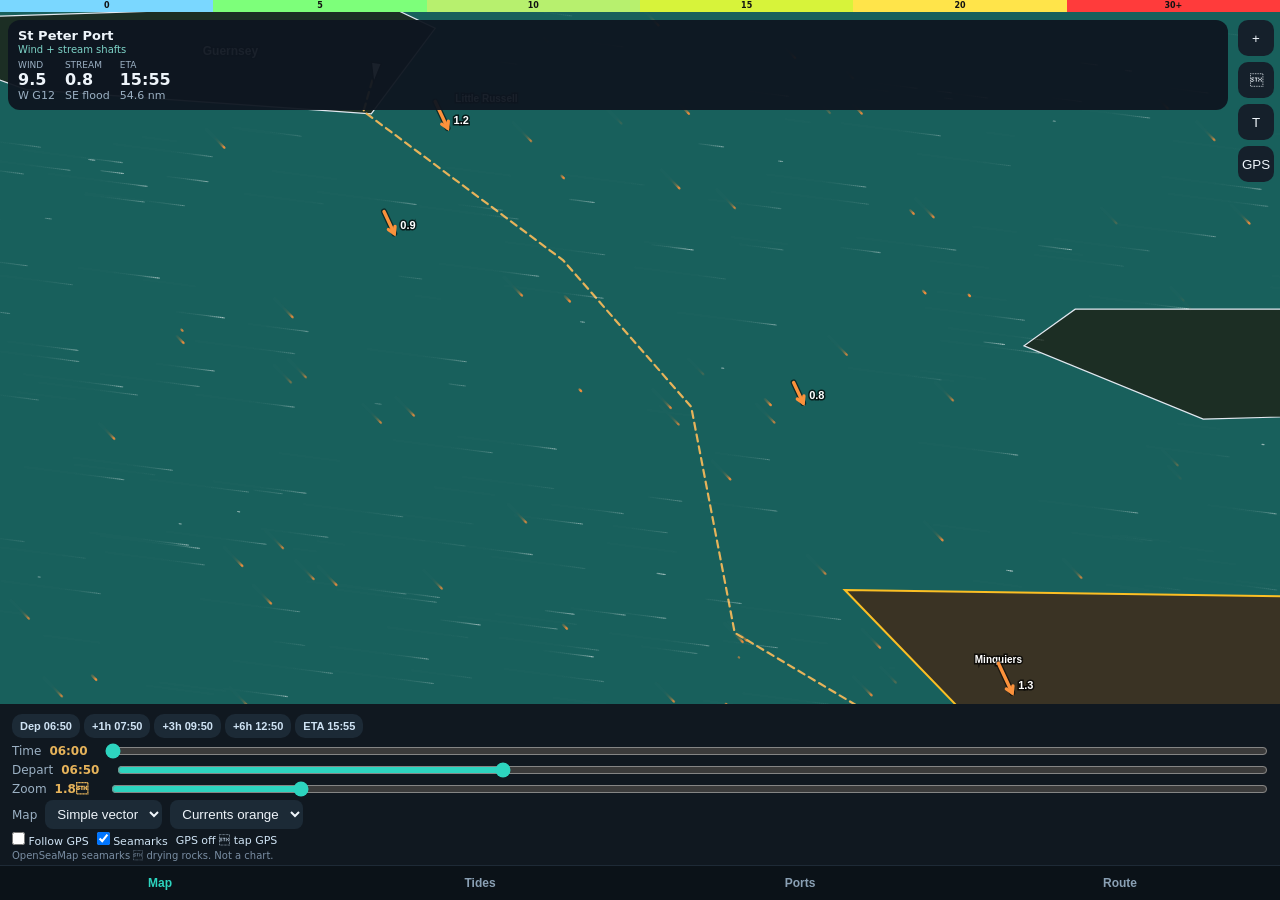
==== capture-map.html @ d9367730 "Replace bare Leaflet map shell with full UI + OpenSeaMap seamarks" ====
<!DOCTYPE html>
<html lang="en"><head>
<meta charset="utf-8"/>
<meta name="viewport" content="width=device-width,initial-scale=1,viewport-fit=cover"/>
<title>iMagellan</title>
<meta name="theme-color" content="#0a4a58"/>
<style>
*{box-sizing:border-box;margin:0;padding:0}
html,body{height:100%;background:#071018;color:#eef4fa;font-family:system-ui,sans-serif;overflow:hidden}
#app{display:flex;flex-direction:column;height:100dvh}
#scale{flex:0 0 12px;display:flex;font-size:8px;font-weight:800;color:#111}
#scale span{flex:1;text-align:center;line-height:12px}
#mapwrap{flex:1;position:relative;background:#0a4a58;touch-action:none}
#mapwrap canvas{position:absolute;inset:0;width:100%;height:100%}
#fg{pointer-events:none}
#card{position:absolute;top:8px;left:8px;right:52px;background:#0e1620f2;border-radius:12px;padding:8px 10px;z-index:3}
#card .who{font-size:13px;font-weight:800}
#card .src{font-size:10px;color:#7dd3c7;margin:1px 0 5px}
#card .row{display:flex;gap:10px;flex-wrap:wrap}
#card .k{font-size:9px;color:#9bb0c3;text-transform:uppercase}
#card .v{font-size:16px;font-weight:800}
#card .sub{font-size:11px;color:#9bb0c3}
#tools{position:absolute;top:8px;right:6px;z-index:3;display:flex;flex-direction:column;gap:6px}
#tools button{width:36px;height:36px;border:0;border-radius:10px;background:#15202b;color:#eef4fa}
#hud{background:#101820;padding:8px 12px 4px}
.hours{display:flex;gap:4px;overflow:auto;padding:2px 0}
.hours button{background:#1c2a36;color:#cfe3f4;border:0;border-radius:10px;padding:6px 8px;font-size:11px;font-weight:700;white-space:nowrap}
.ctrl{display:flex;align-items:center;gap:8px;margin:3px 0;font-size:12px;color:#9bb0c3}
.ctrl b{color:#e6b35a;min-width:48px}
.ctrl select,.field input,.field select{background:#1c2a36;color:#eef4fa;border:0;border-radius:8px;padding:6px 8px}
input[type=range]{flex:1;accent-color:#2dd4bf}
.chips{display:flex;gap:8px;align-items:center;flex-wrap:wrap;font-size:11px;color:#cfe3f4}
.note{font-size:10px;color:#7a8ea3;margin-top:2px}
#nav{display:flex;background:#0b1218;border-top:1px solid #1e2a36}
#nav button{flex:1;background:none;border:0;color:#8aa0b4;padding:10px 0 calc(10px + env(safe-area-inset-bottom));font-weight:800;font-size:12px}
#nav button.on{color:#2dd4bf}
.page{display:none;flex:1;overflow:auto;padding:14px 14px calc(20px + env(safe-area-inset-bottom));background:#0b1218}
.page.on{display:block}
.page h2{font-size:16px;margin:12px 0 6px}
.page p{font-size:13px;color:#cfe3f4;line-height:1.45;margin:4px 0}
.kv{display:grid;grid-template-columns:1fr 1fr;gap:8px;margin:8px 0}
.kv div{background:#15202b;border-radius:10px;padding:8px}
.kv b{display:block;font-size:11px;color:#9bb0c3}
canvas.tg{width:100%;height:200px;background:#101820;border-radius:10px;margin:8px 0}
canvas.wg{width:100%;height:168px;background:#101820;border-radius:10px;margin:8px 0}
.ok{color:#34d399}.no{color:#fb7185}
.field{display:flex;flex-direction:column;gap:4px;margin:8px 0;font-size:12px;color:#9bb0c3}
.field input,.field select,.field textarea{width:100%}.field textarea{min-height:64px;resize:vertical;font:inherit;background:#1c2a36;color:#eef4fa;border:0;border-radius:8px;padding:6px 8px}
.checks{display:flex;flex-direction:column;gap:6px;margin:8px 0;font-size:13px;color:#cfe3f4}
.go{background:#115e59;color:#fff;border:0;border-radius:10px;padding:10px 12px;font-weight:800;width:100%;margin:8px 0}
</style></head>
<body>
<div id="app">
<div id="view-map" style="display:flex;flex-direction:column;flex:1;min-height:0">
<div id="scale"><span style="background:#7ad7ff">0</span><span style="background:#7dff7a">5</span><span style="background:#b7f06e">10</span><span style="background:#d7f33a">15</span><span style="background:#ffe44a">20</span><span style="background:#ff3b3b">30+</span></div>
<div id="mapwrap">
<canvas id="bg"></canvas><canvas id="fg"></canvas>
<div id="card">
<div class="who" id="who">St Peter Port</div>
<div class="src" id="src">Wind + stream shafts</div>
<div class="row">
<div><div class="k">Wind</div><div class="v" id="wv">10</div><div class="sub" id="wg">W</div></div>
<div><div class="k">Stream</div><div class="v" id="sv">1.2</div><div class="sub" id="sd">flood</div></div>
<div><div class="k">ETA</div><div class="v" id="eta">16:30</div><div class="sub" id="left">nm</div></div>
</div></div>
<div id="tools"><button id="zi">+</button><button id="zo"></button><button id="now">T</button><button id="gps">GPS</button></div>
</div>
<div id="hud">
<div class="hours" id="hours"></div>
<div class="ctrl"><span>Time</span><b id="tlab">--</b><input id="t" type="range" min="360" max="1140" value="745"/></div>
<div class="ctrl"><span>Depart</span><b id="dlab">06:50</b><input id="dep" type="range" min="360" max="510" value="410"/></div>
<div class="ctrl"><span>Zoom</span><b id="zlab">1.8</b><input id="z" type="range" min="10" max="60" value="18"/></div>
<div class="ctrl"><span>Map</span>
<select id="style"><option value="vector">Simple vector</option><option value="streets">Street tiles</option><option value="sat">Satellite</option></select>
<select id="ccol"><option value="orange">Currents orange</option><option value="teal">Teal / pink</option><option value="blue">Blue</option></select>
</div>
<div class="chips"><label><input type="checkbox" id="follow"/> Follow GPS</label>
<label><input type="checkbox" id="seams" checked/> Seamarks</label>
<span id="gpsstat">GPS off  tap GPS</span></div>
<div class="note">OpenSeaMap seamarks  drying rocks. Not a chart.</div>
</div></div>
<div id="view-tides" class="page">
<h2>Tides at <span id="tideClock">--</span></h2>
<p id="tideHint">Teal = SPP. Orange = St-Malo. Scale metres CD. Gold = time. Markers = journey.</p>
<canvas class="tg" id="tg"></canvas>
<div id="tgTip" style="font-size:11px;color:#e6b35a;min-height:16px">Tap graph for a reading</div>
<div class="kv">
<div><b>St Peter Port</b><span id="sppNow">--</span></div>
<div><b>St-Malo / Sablons</b><span id="malNow">--</span></div>
<div><b>Next SPP</b><span id="sppNext">--</span></div>
<div><b>Next St-Malo</b><span id="malNext">--</span></div>
</div>
</div>
<div id="view-ports" class="page">
<h2>Windows at <span id="portClock">--</span></h2>
<canvas class="wg" id="win"></canvas>
<div class="kv">
<div><b>Sablons sill +2.0 m</b><span id="sill">--</span></div>
<div><b>Victoria ~HW  3 h</b><span id="vic">--</span></div>
<div><b>Naye lock (info)</b><span id="lock">--</span></div>
<div><b>Stream</b><span id="portStr">--</span></div>
</div>
<p>Green = open. Gold = Time. White = ETA. Briefing only.</p>
</div>
<div id="view-routes" class="page">
<h2>Ask for a route</h2>
<div class="field">Prompt<textarea id="rprompt" rows="3" placeholder="SPP to Sablons west about leaving 07:00">SPP to Sablons west about leaving 06:40</textarea></div>
<button class="go" id="rparse">Build from prompt</button>
<p id="rparseOut" class="note">Names, side of Jersey/Minquiers, and a leave time are read from the sentence.</p>
<h2>Or build it</h2>
<div class="field">Name<input id="rname" value="SPP to Sablons"/></div>
<div class="field">From<select id="rfrom"></select></div>
<div class="field">To<select id="rto"></select></div>
<div class="checks">
<label><input type="checkbox" id="vRuss" checked/> Little Russell</label>
<label><input type="checkbox" id="vWJer" checked/> West of Jersey</label>
<label><input type="checkbox" id="vWMin" checked/> West of Minquiers</label>
<label><input type="checkbox" id="vEJer"/> East of Jersey</label>
</div>
<button class="go" id="rapply">Use this route</button>
<p id="rsum">Default: St Peter Port  Les Sablons west of Jersey and Minquiers.</p>
</div>
<div id="nav">
<button class="on" data-p="map">Map</button>
<button data-p="tides">Tides</button>
<button data-p="ports">Ports</button>
<button data-p="routes">Route</button>
</div>
</div>
<script>
(function(){
const LON0=-2.78,LON1=-1.88,LAT0=48.54,LAT1=49.56;
const LAND=[
[[-2.67,49.50],[-2.52,49.51],[-2.50,49.49],[-2.525,49.42],[-2.66,49.44],[-2.70,49.47]],
[[-2.25,49.26],[-2.01,49.26],[-2.02,49.18],[-2.20,49.17],[-2.27,49.23]],
[[-2.34,49.03],[-2.00,49.02],[-1.98,48.90],[-2.28,48.90]]
];
const HAZ=[[-2.28,48.97,"Minquiers"],[-2.12,49.29,"Écréhous"],[-2.48,49.43,"Little Russell"]];
const STN=[[-2.50,49.43,1.4],[-2.52,49.34,1.1],[-2.36,49.20,1.0],[-2.28,48.97,1.6],[-2.12,48.74,1.2],[-2.04,48.66,0.8]];
const PORTS={spp:{n:"St Peter Port",p:[-2.5233,49.4567]},sark:{n:"Sark",p:[-2.35,49.43]},helier:{n:"St Helier",p:[-2.12,49.18]},sablons:{n:"Les Sablons",p:[-2.0285,48.6407]},granville:{n:"Granville",p:[-1.60,48.835]},carteret:{n:"Carteret",p:[-1.80,49.375]}};
let WPS=[[-2.5233,49.4567],[-2.528,49.422],[-2.45,49.30],[-2.40,49.18],[-2.383,48.995],[-2.267,48.85],[-2.08,48.72],[-2.032,48.68],[-2.0285,48.6407]];
let FROMN="St Peter Port", TON="Les Sablons", CUM=[0], TOTAL=0;
function nmBetween(a,b){return Math.hypot((b[1]-a[1])*60,(b[0]-a[0])*60*Math.cos((a[1]+b[1])*Math.PI/360));}
function cogBetween(a,b){return (Math.atan2(b[0]-a[0], b[1]-a[1])*180/Math.PI+360)%360;}
function rebuildTrack(){ CUM=[0]; for(let i=1;i<WPS.length;i++) CUM.push(CUM[i-1]+nmBetween(WPS[i-1],WPS[i])); TOTAL=CUM[CUM.length-1]; }
rebuildTrack();
function posAt(nm){nm=Math.max(0,Math.min(TOTAL,nm)); let i=0; while(i<CUM.length-2 && CUM[i+1]<nm) i++; const t=CUM[i+1]===CUM[i]?0:(nm-CUM[i])/(CUM[i+1]-CUM[i]); return {lon:WPS[i][0]+t*(WPS[i+1][0]-WPS[i][0]), lat:WPS[i][1]+t*(WPS[i+1][1]-WPS[i][1]), cog:cogBetween(WPS[i],WPS[i+1])};}
function placeAt(nm){ if(nm<2) return FROMN; if(nm>TOTAL-2) return TON; return "On passage"; }
const SNAP=[{min:360,tws:9.5,twd:285,gust:12,hs:1.46},{min:480,tws:10.2,twd:270,gust:13,hs:1.45},{min:610,tws:11,twd:268,gust:14,hs:1.44},{min:720,tws:12.7,twd:249,gust:15.6,hs:1.42},{min:780,tws:16.2,twd:260,gust:20,hs:1.4},{min:840,tws:16.8,twd:245,gust:20.8,hs:1.38},{min:900,tws:17.9,twd:250,gust:21.9,hs:1.36},{min:1020,tws:19.2,twd:265,gust:23.8,hs:1.32}];
const COLS={orange:{f:"251,146,60",e:"234,88,12",s:"253,186,116"},teal:{f:"45,212,191",e:"251,113,133",s:"148,163,184"},blue:{f:"56,189,248",e:"37,99,235",s:"147,197,253"}};
const SPP=[[304,3.4],[670,7.3],[1045,3.6],[1407,6.9],[1775,4.0],[2150,6.7]];
const MAL=[[366,1.14],[698,6.8],[1100,1.55],[1436,6.11],[1761,1.94],[1936,5.95]];
let LIVE=null,GPS=null,watch=null,TABLE=null,TABDEP=-1,tileCache={},mapStyle="vector";
const wrap=d=>((d%360)+360)%360;
function cardDir(d){const n=["N","NE","E","SE","S","SW","W","NW"];return n[Math.round(wrap(d)/45)%8];}
function hhmm(m){m=((m%1440)+1440)%1440;return String(Math.floor(m/60)).padStart(2,"0")+":"+String(Math.round(m%60)).padStart(2,"0");}
function nowMin(){const d=new Date();return d.getHours()*60+d.getMinutes();}
function inLand(lo,la){return(lo>-2.68&&lo<-2.50&&la>49.42&&la<49.51)||(lo>-2.25&&lo<-2.02&&la>49.17&&la<49.26)||(lo>-2.32&&lo<-1.98&&la>48.90&&la<49.03)||la<48.64;}
function spawn(){let lo,la,n=0;do{lo=LON0+Math.random()*(LON1-LON0);la=LAT0+Math.random()*(LAT1-LAT0);n++;}while(inLand(lo,la)&&n<40);return{lon:lo,lat:la,age:Math.random()*80};}
function stateAt(min){min=((+min%1440)+1440)%1440;const src=LIVE||SNAP; let i=0; while(i<src.length-2 && src[i+1].min<min) i++; const A=src[i],B=src[i+1]||A,t=(min-A.min)/Math.max(1,(B.min||A.min+60)-A.min); const lerp=(a,b)=>a+(b-a)*t; return {tws:lerp(A.tws,B.tws), twd:wrap(A.twd+(((B.twd-A.twd+540)%360)-180)*t), gust:lerp(A.gust||A.tws+3,B.gust||B.tws+3), hs:lerp(A.hs,B.hs)};}
function streamAt(min){if(window.__smocAt){var u=window.__smocAt(min);if(u)return u;}
  const hw=670, half=6.21*60;
  const signed=1.65*Math.sin(Math.PI*(min-hw)/half);
  const kn=Math.abs(signed);
  const flood=signed<0;
  return {kn:kn, signed:signed, dir:flood?155:335, phase:kn<0.28?"slack":(flood?"flood":"ebb")};
}
function bsp(tws){ if(tws<6)return 3.2; if(tws<10)return 4.8; if(tws<14)return 5.9; if(tws<18)return 6.5; return 6.0; }
function sogAt(min,cog){const st=stateAt(min), s=streamAt(min); return {sog:Math.max(2.3, bsp(st.tws)+s.signed*Math.cos((155-cog)*Math.PI/180)), st:st, s:s};}
function buildTable(dep){const rows=[{min:dep,nm:0}]; let nm=0; for(let m=dep;m<dep+16*60 && nm<TOTAL;m+=5){const p=posAt(nm); nm=Math.min(TOTAL, nm+sogAt(m,p.cog).sog*(5/60)); rows.push({min:m+5,nm:nm});} return rows;}
function nmAt(min,dep){if(!TABLE||TABDEP!==dep){TABLE=buildTable(dep);TABDEP=dep;} if(min<=dep)return 0; let i=0; while(i<TABLE.length-2 && TABLE[i+1].min<min) i++; const A=TABLE[i],B=TABLE[i+1]||A,t=(min-A.min)/Math.max(1,(B.min-A.min)||1); return A.nm+(B.nm-A.nm)*t;}
function etaMin(dep){if(!TABLE||TABDEP!==dep){TABLE=buildTable(dep);TABDEP=dep;} const hit=TABLE.find(function(r){return r.nm>=TOTAL-0.05;}); return hit?hit.min:dep+16*60;}
function tideAt(series,min){let i=0; while(i<series.length-2 && series[i+1][0]<min) i++; const A=series[i],B=series[i+1]||A,t=(min-A[0])/Math.max(1,B[0]-A[0]),u=0.5-0.5*Math.cos(Math.PI*Math.max(0,Math.min(1,t))); return A[1]+(B[1]-A[1])*u;}
function nextExt(series,min){for(let i=0;i<series.length;i++) if(series[i][0]>min) return ((i%2===1)?"HW ":"LW ")+hhmm(series[i][0])+"  "+series[i][1].toFixed(1)+" m"; return "";}
function nearestHW(series,min){let best=series[1],d=1e9; series.forEach(function(p,i){if(i%2===1){const x=Math.abs(p[0]-min); if(x<d){d=x;best=p;}}}); return best;}
function wash(kn){ if(kn<10)return"rgba(125,255,122,0.12)"; if(kn<16)return"rgba(183,240,110,0.12)"; return"rgba(215,243,58,0.10)"; }
const bg=document.getElementById("bg"), fg=document.getElementById("fg"), wrapEl=document.getElementById("mapwrap");
const bctx=bg.getContext("2d"), fctx=fg.getContext("2d");
const cam={z:1.8,lon:-2.42,lat:49.22}; let W=300,H=300,dirty=true; window.__cam=cam; Object.defineProperty(window,'__dirty',{get(){return dirty;},set(v){dirty=v;}});
const P=[],C=[]; for(let i=0;i<360;i++) P.push(spawn()); for(let i=0;i<160;i++) C.push(spawn());
function resize(){const r=wrapEl.getBoundingClientRect(),dpr=Math.min(1.5,devicePixelRatio||1); W=Math.max(160,r.width|0); H=Math.max(180,r.height|0); [bg,fg].forEach(function(c){c.width=W*dpr;c.height=H*dpr;c.style.width=W+"px";c.style.height=H+"px";c.getContext("2d").setTransform(dpr,0,0,dpr,0,0);}); dirty=true;}
const X=function(lo){const s=(LON1-LON0)/cam.z; return (lo-(cam.lon-s/2))/s*W;};
const Y=function(la){const s=(LAT1-LAT0)/cam.z; return (cam.lat+s/2-la)/s*H;};
function lon2x(lon,z){return (lon+180)/360*Math.pow(2,z);}
function lat2y(lat,z){const r=lat*Math.PI/180; return (1-Math.log(Math.tan(r)+1/Math.cos(r))/Math.PI)/2*Math.pow(2,z);}
function tileUrl(z,x,y){
  if(mapStyle==="sat") return "https://server.arcgisonline.com/ArcGIS/rest/services/World_Imagery/MapServer/tile/"+z+"/"+y+"/"+x;
  return "https://server.arcgisonline.com/ArcGIS/rest/services/World_Street_Map/MapServer/tile/"+z+"/"+y+"/"+x;
}
function drawTiles(){
  const z=Math.max(8, Math.min(13, Math.round(8+cam.z*1.6)));
  const x0=lon2x(cam.lon-(LON1-LON0)/(2*cam.z), z), x1=lon2x(cam.lon+(LON1-LON0)/(2*cam.z), z);
  const y0=lat2y(cam.lat+(LAT1-LAT0)/(2*cam.z), z), y1=lat2y(cam.lat-(LAT1-LAT0)/(2*cam.z), z);
  for(let x=Math.floor(x0)-1; x<=Math.floor(x1)+1; x++){
    for(let y=Math.floor(y0)-1; y<=Math.floor(y1)+1; y++){
      const key=mapStyle+"/"+z+"/"+x+"/"+y; let im=tileCache[key];
      if(!im){ im=new Image(); im.crossOrigin="anonymous"; im.onload=function(){dirty=true;}; im.src=tileUrl(z,x,y); tileCache[key]=im; }
      if(!im.complete||!im.naturalWidth) continue;
      const west=x/Math.pow(2,z)*360-180, east=(x+1)/Math.pow(2,z)*360-180;
      const n=Math.PI-2*Math.PI*y/Math.pow(2,z), s=Math.PI-2*Math.PI*(y+1)/Math.pow(2,z);
      const north=180/Math.PI*Math.atan(0.5*(Math.exp(n)-Math.exp(-n)));
      const south=180/Math.PI*Math.atan(0.5*(Math.exp(s)-Math.exp(-s)));
      bctx.drawImage(im, X(west), Y(north), X(east)-X(west), Y(south)-Y(north));
    }
  }
}
function halo(txt,x,y){ bctx.strokeStyle="rgba(0,0,0,0.7)"; bctx.lineWidth=3; bctx.strokeText(txt,x,y); bctx.fillStyle="#fff"; bctx.fillText(txt,x,y); }
function drawLand(){
  LAND.forEach(function(p,i){
    bctx.beginPath(); p.forEach(function(q,k){k?bctx.lineTo(X(q[0]),Y(q[1])):bctx.moveTo(X(q[0]),Y(q[1]));}); bctx.closePath();
    if(mapStyle==="vector"){ bctx.fillStyle=i===2?"#3a3324":"#1c2e24"; bctx.fill(); bctx.strokeStyle=i===2?"#fbbf24":"#e2e8f0"; bctx.lineWidth=i===2?2:1.2; bctx.stroke(); }
    else if(i===2){ bctx.fillStyle="rgba(255,180,60,0.18)"; bctx.fill(); bctx.strokeStyle="#fbbf24"; bctx.lineWidth=2; bctx.stroke(); }
  });
}
function drawShafts(s){
  if(s.kn<0.16) return;
  const col=COLS[document.getElementById("ccol").value]||COLS.orange;
  const use=s.phase==="flood"?col.f:(s.phase==="ebb"?col.e:col.s);
  STN.forEach(function(st){
    var loc=window.__smocStn?window.__smocStn(st[0],st[1],s):null;const kn=(loc?loc.kn:s.kn*st[2]), rad=(loc?loc.dir:s.dir)*Math.PI/180, len=6+kn*20;
    const x=X(st[0]), y=Y(st[1]);
    const x2=x+Math.sin(rad)*len, y2=y-Math.cos(rad)*len;
    bctx.strokeStyle="rgba(0,0,0,0.55)"; bctx.lineWidth=6; bctx.lineCap="round";
    bctx.beginPath(); bctx.moveTo(x,y); bctx.lineTo(x2,y2); bctx.stroke();
    bctx.strokeStyle="rgb("+use+")"; bctx.lineWidth=3.4;
    bctx.beginPath(); bctx.moveTo(x,y); bctx.lineTo(x2,y2); bctx.stroke();
    const hx=x2+Math.sin(rad+2.6)*7, hy=y2-Math.cos(rad+2.6)*7, hx2=x2+Math.sin(rad-2.6)*7, hy2=y2-Math.cos(rad-2.6)*7;
    bctx.beginPath(); bctx.moveTo(hx,hy); bctx.lineTo(x2,y2); bctx.lineTo(hx2,hy2); bctx.stroke();
    bctx.font="bold 11px sans-serif"; bctx.textAlign="left"; halo(kn.toFixed(1), x2+6, y2-4);
  });
}

function drawSeamarks(){
  const z=Math.max(9, Math.min(13, Math.round(8+cam.z*1.6)));
  const x0=lon2x(cam.lon-(LON1-LON0)/(2*cam.z), z), x1=lon2x(cam.lon+(LON1-LON0)/(2*cam.z), z);
  const y0=lat2y(cam.lat+(LAT1-LAT0)/(2*cam.z), z), y1=lat2y(cam.lat-(LAT1-LAT0)/(2*cam.z), z);
  for(let x=Math.floor(x0)-1; x<=Math.floor(x1)+1; x++){
    for(let y=Math.floor(y0)-1; y<=Math.floor(y1)+1; y++){
      const key="sea/"+z+"/"+x+"/"+y; let im=tileCache[key];
      if(!im){ im=new Image(); im.crossOrigin="anonymous"; im.onload=function(){dirty=true;}; im.src="https://tiles.openseamap.org/seamark/"+z+"/"+x+"/"+y+".png"; tileCache[key]=im; }
      if(!im.complete||!im.naturalWidth) continue;
      const west=x/Math.pow(2,z)*360-180, east=(x+1)/Math.pow(2,z)*360-180;
      const n=Math.PI-2*Math.PI*y/Math.pow(2,z), s=Math.PI-2*Math.PI*(y+1)/Math.pow(2,z);
      const north=180/Math.PI*Math.atan(0.5*(Math.exp(n)-Math.exp(-n)));
      const south=180/Math.PI*Math.atan(0.5*(Math.exp(s)-Math.exp(-s)));
      bctx.drawImage(im, X(west), Y(north), X(east)-X(west), Y(south)-Y(north));
    }
  }
}
function paintBg(st,boat,s){
  bctx.fillStyle="#0a4a58"; bctx.fillRect(0,0,W,H);
  if(mapStyle!=="vector") drawTiles(); else { bctx.fillStyle=wash(st.tws); bctx.fillRect(0,0,W,H); }
  if(document.getElementById("seams") && document.getElementById("seams").checked) drawSeamarks();
  drawLand();
  bctx.font="bold 12px sans-serif"; bctx.textAlign="center";
  [["Guernsey",-2.58,49.468],["Jersey",-2.12,49.215],["Sablons",-2.02,48.655]].forEach(function(a){halo(a[0],X(a[1]),Y(a[2]));});
  HAZ.forEach(function(h){ bctx.font="bold 10px sans-serif"; halo(h[2], X(h[0]), Y(h[1])); });
  drawShafts(s);
  bctx.setLineDash([7,5]); bctx.strokeStyle="#e6b35a"; bctx.lineWidth=2.2; bctx.beginPath();
  WPS.forEach(function(p,i){i?bctx.lineTo(X(p[0]),Y(p[1])):bctx.moveTo(X(p[0]),Y(p[1]));}); bctx.stroke(); bctx.setLineDash([]);
  const bx=X(boat.lon), by=Y(boat.lat), rad=boat.cog*Math.PI/180;
  bctx.fillStyle="#fff"; bctx.strokeStyle="#111"; bctx.lineWidth=1.4;
  bctx.beginPath(); bctx.moveTo(bx+Math.sin(rad)*14, by-Math.cos(rad)*14); bctx.lineTo(bx+Math.sin(rad+2.45)*8, by-Math.cos(rad+2.45)*8); bctx.lineTo(bx+Math.sin(rad-2.45)*8, by-Math.cos(rad-2.45)*8); bctx.closePath(); bctx.fill(); bctx.stroke();
  if(GPS){const gx=X(GPS.lon), gy=Y(GPS.lat); bctx.strokeStyle="#67e8f9"; bctx.lineWidth=2; bctx.beginPath(); bctx.arc(gx,gy,10,0,6.28); bctx.stroke(); bctx.fillStyle="#67e8f9"; bctx.beginPath(); bctx.arc(gx,gy,3,0,6.28); bctx.fill();}
}
function dropFollow(){const f=document.getElementById("follow"); if(f.checked){f.checked=false; document.getElementById("gpsstat").textContent=GPS?("fix parked  "+GPS.lat.toFixed(3)+"N"):"Follow off"; }}
function snapFollow(){ if(!GPS) return; cam.lon=GPS.lon; cam.lat=GPS.lat; document.getElementById("t").value=nowMin(); dirty=true; }
function paintWindows(min,eta){
  const c=document.getElementById("win"); if(!c) return;
  const dpr=Math.min(2,devicePixelRatio||1), w=c.clientWidth||320, h=c.clientHeight||168;
  c.width=w*dpr; c.height=h*dpr; const ctx=c.getContext("2d"); ctx.setTransform(dpr,0,0,dpr,0,0);
  ctx.fillStyle="#101820"; ctx.fillRect(0,0,w,h);
  const t0=300, t1=1440, rows=[["Sablons",function(m){return tideAt(MAL,m)>=2.0;},"#34d399"],["Victoria",function(m){return Math.abs(m-nearestHW(SPP,m)[0])<=180;},"#38bdf8"],["Lock in",function(m){const d=m-nearestHW(MAL,m)[0]; return d>=-150&&d<=90;},"#c084fc"]];
  rows.forEach(function(r,i){
    const y=10+i*50; ctx.fillStyle="#9bb0c3"; ctx.font="11px sans-serif"; ctx.fillText(r[0],6,y+8);
    ctx.fillStyle="#1c2a36"; ctx.fillRect(70,y,w-80,22);
    ctx.fillStyle=r[2];
    for(let m=t0;m<t1;m+=8){ if(r[1](m)) ctx.fillRect(70+(m-t0)/(t1-t0)*(w-80), y, 3, 22); }
    const mark=function(mm,col){const x=70+(mm-t0)/(t1-t0)*(w-80); ctx.strokeStyle=col; ctx.beginPath(); ctx.moveTo(x,y-2); ctx.lineTo(x,y+24); ctx.stroke();};
    mark(min,"#e6b35a"); mark(eta,"#fff");
  });
  ctx.fillStyle="#9bb0c3"; ctx.font="10px sans-serif"; [360,720,1080,1440].forEach(function(m){ctx.fillText(hhmm(m), 62+(m-t0)/(t1-t0)*(w-80), h-4);});
}
function paintPages(min,eta){
  const hs=tideAt(SPP,min), hm=tideAt(MAL,min), s=streamAt(min);
  document.getElementById("tideClock").textContent=hhmm(min);
  document.getElementById("portClock").textContent=hhmm(min);
  document.getElementById("sppNow").textContent=hs.toFixed(1)+" m CD";
  document.getElementById("malNow").textContent=hm.toFixed(1)+" m CD";
  document.getElementById("sppNext").textContent=nextExt(SPP,min);
  document.getElementById("malNext").textContent=nextExt(MAL,min);
  document.getElementById("sill").innerHTML=(hm>=2?"<span class='ok'>above sill</span>":"<span class='no'>at / below sill</span>")+"  "+hm.toFixed(1)+" m";
  const hw=nearestHW(SPP,min);
  document.getElementById("vic").innerHTML=(Math.abs(min-hw[0])<=180?"<span class='ok'>inside</span>":"<span class='no'>outside</span>")+"  HW "+hhmm(hw[0]);
  const mhw=nearestHW(MAL,min), md=min-mhw[0];
  document.getElementById("lock").innerHTML=((md>=-150&&md<=90)?"in":"no in")+" / "+((md>=-120&&md<=120)?"out":"no out")+"  HW "+hhmm(mhw[0]);
  document.getElementById("portStr").textContent=s.kn.toFixed(1)+" kn "+cardDir(s.dir)+" "+s.phase;
  const c=document.getElementById("tg"), dpr=Math.min(2,devicePixelRatio||1), w=c.clientWidth||320, h=c.clientHeight||200;
  c.width=w*dpr; c.height=h*dpr; const ctx=c.getContext("2d"); ctx.setTransform(dpr,0,0,dpr,0,0);
  ctx.fillStyle="#101820"; ctx.fillRect(0,0,w,h);
  const padL=28, padR=8, padT=14, padB=20, hi=10, span=2160;
  ctx.strokeStyle="#1e2a36"; ctx.fillStyle="#9bb0c3"; ctx.font="10px sans-serif"; ctx.textAlign="left";
  for(let m=0;m<=hi;m+=2){ const y=padT+(1-m/hi)*(h-padT-padB); ctx.beginPath(); ctx.moveTo(padL,y); ctx.lineTo(w-padR,y); ctx.stroke(); ctx.fillText(m+" m", 2, y+3); }
  // sill
  const ys=padT+(1-2/hi)*(h-padT-padB); ctx.strokeStyle="rgba(237,107,69,.55)"; ctx.setLineDash([4,3]); ctx.beginPath(); ctx.moveTo(padL,ys); ctx.lineTo(w-padR,ys); ctx.stroke(); ctx.setLineDash([]);
  function draw(series,col){ ctx.strokeStyle=col; ctx.lineWidth=2; ctx.beginPath(); series.forEach(function(p,i){const x=padL+p[0]/span*(w-padL-padR), y=padT+(1-p[1]/hi)*(h-padT-padB); i?ctx.lineTo(x,y):ctx.moveTo(x,y);}); ctx.stroke(); }
  draw(SPP,"#7dd3c7"); draw(MAL,"#fb923c");
  const dep=+document.getElementById("dep").value;
  [["Leave  Russell",dep,"#c4ec56"],["Minquiers",dep+180,"#e6b35a"],["Arrive  Sablons",eta,"#fb923c"]].forEach(function(mk){
    const x=padL+Math.max(0,Math.min(span,mk[1]))/span*(w-padL-padR);
    ctx.strokeStyle=mk[2]; ctx.globalAlpha=.85; ctx.beginPath(); ctx.moveTo(x,padT); ctx.lineTo(x,h-padB); ctx.stroke(); ctx.globalAlpha=1;
    ctx.fillStyle=mk[2]; ctx.font="9px sans-serif"; ctx.textAlign="center"; ctx.fillText(mk[0], x, padT+9);
  });
  const x=padL+min/span*(w-padL-padR); ctx.strokeStyle="#e6b35a"; ctx.beginPath(); ctx.moveTo(x,padT); ctx.lineTo(x,h-padB); ctx.stroke();
  ctx.fillStyle="#9bb0c3"; ctx.textAlign="center"; ctx.font="10px sans-serif";
  [0,720,1440,2160].forEach(function(m){ ctx.fillText(hhmm(m%1440), padL+m/span*(w-padL-padR), h-4); });
  var tip=document.getElementById("tgTip"); if(tip) tip.textContent=hhmm(min)+"    SPP "+hs.toFixed(2)+" m    St-Malo "+hm.toFixed(2)+" m CD";
  paintWindows(min,eta);
}
function tick(){
  const min=+document.getElementById("t").value, dep=+document.getElementById("dep").value;
  cam.z=+document.getElementById("z").value/10;
  const nm=nmAt(min,dep), boat=posAt(nm), g=sogAt(min,boat.cog), eta=etaMin(dep);
  document.getElementById("tlab").textContent=hhmm(min);
  document.getElementById("dlab").textContent=hhmm(dep);
  document.getElementById("zlab").textContent=cam.z.toFixed(1)+"";
  document.getElementById("wv").textContent=g.st.tws.toFixed(1);
  document.getElementById("wg").textContent=cardDir(g.st.twd)+" G"+g.st.gust.toFixed(0);
  document.getElementById("sv").textContent=g.s.kn.toFixed(1);
  document.getElementById("sd").textContent=cardDir(g.s.dir)+" "+g.s.phase;
  document.getElementById("eta").textContent=hhmm(eta);
  document.getElementById("left").textContent=(TOTAL-nm).toFixed(1)+" nm";
  document.getElementById("who").textContent=placeAt(nm);
  if(document.getElementById("follow").checked && GPS){ cam.lon=GPS.lon; cam.lat=GPS.lat; dirty=true; }
  if(dirty){ paintBg(g.st,boat,g.s); fctx.clearRect(0,0,W,H); paintPages(min,eta); dirty=false; }
  fctx.globalCompositeOperation="destination-out"; fctx.fillStyle="rgba(0,0,0,0.14)"; fctx.fillRect(0,0,W,H);
  fctx.globalCompositeOperation="source-over"; fctx.lineCap="round";
  const to=(g.st.twd+180)*Math.PI/180, step=0.00105*(g.st.tws/12);
  fctx.lineWidth=1.1;
  for(let i=0;i<P.length;i++){const p=P[i],x0=X(p.lon),y0=Y(p.lat); p.lon+=Math.sin(to)*step; p.lat+=Math.cos(to)*step; p.age++; if(p.age>90||inLand(p.lon,p.lat)){Object.assign(p,spawn());continue;} fctx.strokeStyle="rgba(255,255,255,"+(0.14+0.45*(1-p.age/90))+")"; fctx.beginPath(); fctx.moveTo(x0,y0); fctx.lineTo(X(p.lon),Y(p.lat)); fctx.stroke();}
  const col=COLS[document.getElementById("ccol").value]||COLS.orange;
  const rgb=g.s.phase==="flood"?col.f:(g.s.phase==="ebb"?col.e:col.s);
  const cd=g.s.dir*Math.PI/180, cs=0.00042*g.s.kn;
  fctx.lineWidth=2.2;
  for(let i=0;i<C.length;i++){const p=C[i],x0=X(p.lon),y0=Y(p.lat); p.lon+=Math.sin(cd)*cs; p.lat+=Math.cos(cd)*cs; p.age++; if(p.age>110||inLand(p.lon,p.lat)||g.s.kn<0.16){Object.assign(p,spawn());continue;} fctx.strokeStyle="rgba("+rgb+","+(0.35+0.5*(1-p.age/110))+")"; fctx.beginPath(); fctx.moveTo(x0,y0); fctx.lineTo(X(p.lon),Y(p.lat)); fctx.stroke();}
  requestAnimationFrame(tick);
}
function rebuildHours(dep){const box=document.getElementById("hours"); box.innerHTML=""; [dep,dep+60,dep+180,dep+360,etaMin(dep)].forEach(function(m,i){const labs=["Dep","+1h","+3h","+6h","ETA"]; const b=document.createElement("button"); b.textContent=labs[i]+" "+hhmm(m); b.onclick=function(){dropFollow(); document.getElementById("t").value=m; dirty=true;}; box.appendChild(b);});}
function applyRoute(){
  const a=PORTS[document.getElementById("rfrom").value], b=PORTS[document.getElementById("rto").value];
  FROMN=a.n; TON=b.n;
  const pts=[a.p.slice()];
  if(document.getElementById("vRuss").checked) pts.push([-2.528,49.422]);
  if(document.getElementById("vWJer").checked){ pts.push([-2.45,49.30],[-2.40,49.18]); }
  if(document.getElementById("vEJer").checked){ pts.push([-2.05,49.29],[-2.00,49.22]); }
  if(document.getElementById("vWMin").checked){ pts.push([-2.383,48.995],[-2.267,48.85]); }
  pts.push(b.p.slice());
  WPS=pts; rebuildTrack(); TABLE=null; TABDEP=-1;
  document.getElementById("rname").value=FROMN+" to "+TON;
  document.getElementById("rsum").textContent=FROMN+"  "+TON+"  "+TOTAL.toFixed(1)+" nm  "+WPS.length+" wpts";
  rebuildHours(+document.getElementById("dep").value); dirty=true;
}
(function fillPorts(){
  const f=document.getElementById("rfrom"), t=document.getElementById("rto");
  Object.keys(PORTS).forEach(function(k){ const o=document.createElement("option"); o.value=k; o.textContent=PORTS[k].n; f.appendChild(o); t.appendChild(o.cloneNode(true)); });
  f.value="spp"; t.value="sablons";
})();
document.getElementById("rapply").onclick=applyRoute;
document.getElementById("dep").addEventListener("input",function(){dropFollow(); TABDEP=-1;TABLE=null;rebuildHours(+this.value);dirty=true;});
document.getElementById("t").addEventListener("input",function(){dropFollow(); dirty=true;});
document.getElementById("follow").addEventListener("change",function(){ if(this.checked){ if(!GPS){ document.getElementById("gpsstat").textContent="turn GPS on first"; this.checked=false; return;} snapFollow(); document.getElementById("gpsstat").textContent="following "+GPS.lat.toFixed(3)+"N"; } else document.getElementById("gpsstat").textContent=GPS?"fix parked":"GPS off  tap GPS"; });
document.getElementById("gps").onclick=function(){
  if(watch){navigator.geolocation.clearWatch(watch);watch=null;GPS=null;document.getElementById("follow").checked=false;document.getElementById("gpsstat").textContent="GPS off  tap GPS";dirty=true;return;}
  if(!navigator.geolocation){document.getElementById("gpsstat").textContent="no GPS";return;}
  document.getElementById("gpsstat").textContent="asking";
  watch=navigator.geolocation.watchPosition(function(p){ GPS={lat:p.coords.latitude,lon:p.coords.longitude}; if(document.getElementById("follow").checked) snapFollow(); else document.getElementById("gpsstat").textContent="fix "+GPS.lat.toFixed(3)+"N "+Math.abs(GPS.lon).toFixed(3)+"W"; dirty=true; }, function(){document.getElementById("gpsstat").textContent="GPS blocked";},{enableHighAccuracy:true,maximumAge:2000,timeout:12000});
};
document.getElementById("z").addEventListener("input",function(){dirty=true;});
document.getElementById("style").onchange=function(){mapStyle=this.value; dirty=true;};
document.getElementById("ccol").onchange=function(){dirty=true;};
document.getElementById("zi").onclick=function(){document.getElementById("z").value=Math.min(60,+document.getElementById("z").value+4);dirty=true;};
document.getElementById("zo").onclick=function(){document.getElementById("z").value=Math.max(10,+document.getElementById("z").value-4);dirty=true;};
document.getElementById("now").onclick=function(){document.getElementById("t").value=nowMin(); dropFollow(); dirty=true;};
let drag=null;
bg.addEventListener("pointerdown",function(ev){drag={x:ev.clientX,y:ev.clientY,lon:cam.lon,lat:cam.lat};});
bg.addEventListener("pointerup",function(){drag=null;});
bg.addEventListener("pointermove",function(ev){if(!drag)return; dropFollow(); const sL=(LON1-LON0)/cam.z,sA=(LAT1-LAT0)/cam.z; cam.lon=drag.lon-(ev.clientX-drag.x)/W*sL; cam.lat=drag.lat+(ev.clientY-drag.y)/H*sA; dirty=true;});
document.querySelectorAll("#nav button").forEach(function(b){b.onclick=function(){document.querySelectorAll("#nav button").forEach(function(x){x.classList.remove("on");}); b.classList.add("on"); const p=b.dataset.p; document.getElementById("view-map").style.display=p==="map"?"flex":"none"; ["tides","ports","routes"].forEach(function(n){document.getElementById("view-"+n).classList.toggle("on",p===n);}); dirty=true; if(p==="map") resize();};});
async function loadLive(){try{const u="https://api.open-meteo.com/v1/forecast?latitude=49.30&longitude=-2.43&hourly=wind_speed_10m,wind_direction_10m,wind_gusts_10m&wind_speed_unit=kn&timezone=Europe/London&forecast_days=1"; const w=await (await fetch(u)).json(); const hours=(w.hourly.time||[]).map(function(s,i){const hm=s.split("T")[1].split(":"); return {min:(+hm[0])*60+(+hm[1]||0), tws:w.hourly.wind_speed_10m[i], twd:w.hourly.wind_direction_10m[i], gust:w.hourly.wind_gusts_10m[i], hs:1.4};}); if(hours.length>3){LIVE=hours;TABDEP=-1;TABLE=null;document.getElementById("src").textContent="LIVE wind  8 km stream";rebuildHours(+document.getElementById("dep").value);dirty=true;}}catch(e){}}

function parsePrompt(){
  var box=document.getElementById("rprompt"); if(!box) return;
  var s=(box.value||"").toLowerCase();
  var east=/east[- ]?about|east of jersey|east of the minquiers/.test(s);
  var west=/west[- ]?about|west of jersey|west of the minquiers/.test(s);
  var rf=document.getElementById("rfrom"), rt=document.getElementById("rto");
  if(rf) rf.value="spp";
  if(rt){
    if(/sark/.test(s)) rt.value="sark";
    else if(/helier/.test(s)) rt.value="helier";
    else rt.value="sablons";
  }
  var r=document.getElementById("vRuss"); if(r) r.checked=!/avoid russell|skip russell/.test(s);
  var wj=document.getElementById("vWJer"); if(wj) wj.checked=!east;
  var wm=document.getElementById("vWMin"); if(wm) wm.checked=!east;
  var ej=document.getElementById("vEJer"); if(ej) ej.checked=!!east && !west;
  var lm=s.match(/leav\w*\s+(?:at\s+)?(\d{1,2})(?:[:.](\d{2}))?/) || s.match(/\b(\d{1,2})[:.](\d{2})\b/);
  if(lm){ var dep=(+lm[1])*60+(+(lm[2]||0)); var d=document.getElementById("dep"); if(d){ d.value=dep; } var tm=document.getElementById("t"); if(tm) tm.value=dep; }
  if(typeof applyRoute==="function") applyRoute();
  else if(document.getElementById("rapply")) document.getElementById("rapply").click();
  var out=document.getElementById("rparseOut");
  if(out){ out.textContent="Built from prompt"+(east?"  east-about":west?"  west-about":"  west-about"); }
  dirty=true;
}
var _rp=document.getElementById("rparse"); if(_rp) _rp.onclick=parsePrompt;
(function(){
  var q=new URLSearchParams(location.search);
  var seams=document.getElementById("seams");
  if(seams){
    if(q.get("seams")==="0") seams.checked=false;
    if(q.get("seams")==="1") seams.checked=true;
    try{ var s=localStorage.getItem("imagellan_seams"); if(s==="0") seams.checked=false; if(s==="1") seams.checked=true; }catch(e){}
    seams.addEventListener("change", function(){ try{ localStorage.setItem("imagellan_seams", seams.checked?"1":"0"); }catch(e){} dirty=true; });
  }
})();

addEventListener("resize",resize);
document.getElementById("t").value=nowMin();
rebuildHours(410); resize(); loadLive(); tick();
})();
</script></body></html>
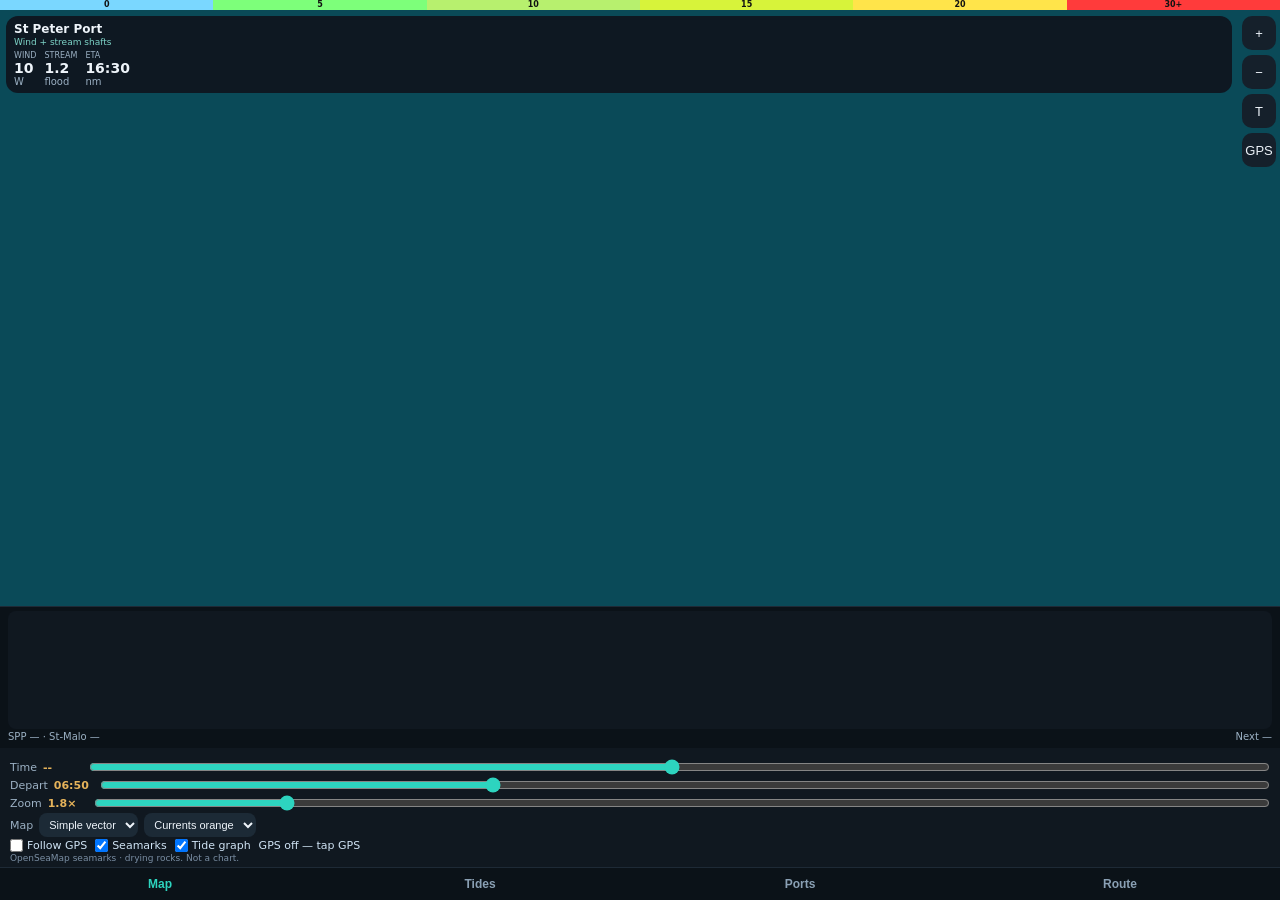
==== commit dba916c1: "Sync capture-map.html with thin map shell (tide strip + app.js)" ====
--- a/capture-map.html
+++ b/capture-map.html
@@ -6,35 +6,42 @@
 <meta name="theme-color" content="#0a4a58"/>
 <style>
 *{box-sizing:border-box;margin:0;padding:0}
-html,body{height:100%;background:#071018;color:#eef4fa;font-family:system-ui,sans-serif;overflow:hidden}
-#app{display:flex;flex-direction:column;height:100dvh}
-#scale{flex:0 0 12px;display:flex;font-size:8px;font-weight:800;color:#111}
-#scale span{flex:1;text-align:center;line-height:12px}
-#mapwrap{flex:1;position:relative;background:#0a4a58;touch-action:none}
-#mapwrap canvas{position:absolute;inset:0;width:100%;height:100%}
+html,body{height:100%;height:100dvh;max-height:100dvh;background:#071018;color:#eef4fa;font-family:system-ui,sans-serif;overflow:hidden}
+#app{display:flex;flex-direction:column;height:100%;height:100dvh;max-height:100dvh;min-height:0}
+#view-map{display:flex;flex-direction:column;flex:1;min-height:0;overflow:hidden}
+#scale{flex:0 0 10px;display:flex;font-size:8px;font-weight:800;color:#111}
+#scale span{flex:1;text-align:center;line-height:10px}
+#mapwrap{flex:1 1 auto;position:relative;background:#0a4a58;touch-action:none;min-height:0;min-width:0}
+#mapwrap canvas#bg,#mapwrap canvas#fg{position:absolute;inset:0;width:100%;height:100%;display:block}
 #fg{pointer-events:none}
-#card{position:absolute;top:8px;left:8px;right:52px;background:#0e1620f2;border-radius:12px;padding:8px 10px;z-index:3}
-#card .who{font-size:13px;font-weight:800}
-#card .src{font-size:10px;color:#7dd3c7;margin:1px 0 5px}
-#card .row{display:flex;gap:10px;flex-wrap:wrap}
-#card .k{font-size:9px;color:#9bb0c3;text-transform:uppercase}
-#card .v{font-size:16px;font-weight:800}
-#card .sub{font-size:11px;color:#9bb0c3}
-#tools{position:absolute;top:8px;right:6px;z-index:3;display:flex;flex-direction:column;gap:6px}
-#tools button{width:36px;height:36px;border:0;border-radius:10px;background:#15202b;color:#eef4fa}
-#hud{background:#101820;padding:8px 12px 4px}
-.hours{display:flex;gap:4px;overflow:auto;padding:2px 0}
-.hours button{background:#1c2a36;color:#cfe3f4;border:0;border-radius:10px;padding:6px 8px;font-size:11px;font-weight:700;white-space:nowrap}
-.ctrl{display:flex;align-items:center;gap:8px;margin:3px 0;font-size:12px;color:#9bb0c3}
-.ctrl b{color:#e6b35a;min-width:48px}
-.ctrl select,.field input,.field select{background:#1c2a36;color:#eef4fa;border:0;border-radius:8px;padding:6px 8px}
-input[type=range]{flex:1;accent-color:#2dd4bf}
+#card{position:absolute;top:max(6px,env(safe-area-inset-top));left:6px;right:48px;background:#0e1620f2;border-radius:12px;padding:6px 8px;z-index:3;max-width:calc(100% - 54px)}
+#card .who{font-size:12px;font-weight:800}
+#card .src{font-size:9px;color:#7dd3c7;margin:1px 0 4px}
+#card .row{display:flex;gap:8px;flex-wrap:wrap}
+#card .k{font-size:8px;color:#9bb0c3;text-transform:uppercase}
+#card .v{font-size:14px;font-weight:800}
+#card .sub{font-size:10px;color:#9bb0c3}
+#tools{position:absolute;top:max(6px,env(safe-area-inset-top));right:4px;z-index:3;display:flex;flex-direction:column;gap:5px}
+#tools button{width:34px;height:34px;border:0;border-radius:10px;background:#15202b;color:#eef4fa;font-size:13px}
+#tideStrip{flex:0 0 auto;display:none;flex-direction:column;background:#0b1218;border-top:1px solid #1e2a36;padding:4px 8px 6px;gap:2px}
+#tideStrip.on{display:flex}
+#tideStrip .tr{display:flex;justify-content:space-between;gap:8px;font-size:10px;color:#9bb0c3;flex-wrap:wrap}
+#tideStrip .tr b{color:#e6b35a;font-weight:700}
+canvas.tgmap{width:100%;height:118px;background:#101820;border-radius:8px;display:block}
+#hud{flex:0 0 auto;background:#101820;padding:6px 10px 4px;max-height:min(34vh,260px);overflow-y:auto;-webkit-overflow-scrolling:touch}
+.hours{display:flex;gap:4px;overflow:auto;padding:1px 0 2px}
+.hours button{background:#1c2a36;color:#cfe3f4;border:0;border-radius:8px;padding:5px 7px;font-size:10px;font-weight:700;white-space:nowrap}
+.ctrl{display:flex;align-items:center;gap:6px;margin:2px 0;font-size:11px;color:#9bb0c3}
+.ctrl b{color:#e6b35a;min-width:40px;font-size:11px}
+.ctrl select,.field input,.field select{background:#1c2a36;color:#eef4fa;border:0;border-radius:8px;padding:5px 6px;font-size:11px}
+input[type=range]{flex:1;accent-color:#2dd4bf;min-width:0}
 .chips{display:flex;gap:8px;align-items:center;flex-wrap:wrap;font-size:11px;color:#cfe3f4}
-.note{font-size:10px;color:#7a8ea3;margin-top:2px}
-#nav{display:flex;background:#0b1218;border-top:1px solid #1e2a36}
-#nav button{flex:1;background:none;border:0;color:#8aa0b4;padding:10px 0 calc(10px + env(safe-area-inset-bottom));font-weight:800;font-size:12px}
+.chips label{display:inline-flex;align-items:center;gap:4px;white-space:nowrap}
+.note{font-size:9px;color:#7a8ea3;margin-top:1px}
+#nav{display:flex;flex:0 0 auto;background:#0b1218;border-top:1px solid #1e2a36}
+#nav button{flex:1;background:none;border:0;color:#8aa0b4;padding:9px 0 calc(9px + env(safe-area-inset-bottom));font-weight:800;font-size:12px}
 #nav button.on{color:#2dd4bf}
-.page{display:none;flex:1;overflow:auto;padding:14px 14px calc(20px + env(safe-area-inset-bottom));background:#0b1218}
+.page{display:none;flex:1;overflow:auto;padding:14px 14px calc(20px + env(safe-area-inset-bottom));background:#0b1218;min-height:0}
 .page.on{display:block}
 .page h2{font-size:16px;margin:12px 0 6px}
 .page p{font-size:13px;color:#cfe3f4;line-height:1.45;margin:4px 0}
@@ -48,10 +55,20 @@
 .field input,.field select,.field textarea{width:100%}.field textarea{min-height:64px;resize:vertical;font:inherit;background:#1c2a36;color:#eef4fa;border:0;border-radius:8px;padding:6px 8px}
 .checks{display:flex;flex-direction:column;gap:6px;margin:8px 0;font-size:13px;color:#cfe3f4}
 .go{background:#115e59;color:#fff;border:0;border-radius:10px;padding:10px 12px;font-weight:800;width:100%;margin:8px 0}
+@media (max-height:680px){
+  canvas.tgmap{height:96px}
+  #hud{max-height:min(30vh,220px);padding:4px 8px 2px}
+  #card .v{font-size:13px}
+}
+@media (max-height:560px){
+  canvas.tgmap{height:78px}
+  #scale{flex-basis:8px}
+  .note{display:none}
+}
 </style></head>
 <body>
 <div id="app">
-<div id="view-map" style="display:flex;flex-direction:column;flex:1;min-height:0">
+<div id="view-map" style="display:flex;flex-direction:column;flex:1;min-height:0;overflow:hidden">
 <div id="scale"><span style="background:#7ad7ff">0</span><span style="background:#7dff7a">5</span><span style="background:#b7f06e">10</span><span style="background:#d7f33a">15</span><span style="background:#ffe44a">20</span><span style="background:#ff3b3b">30+</span></div>
 <div id="mapwrap">
 <canvas id="bg"></canvas><canvas id="fg"></canvas>
@@ -63,21 +80,26 @@
 <div><div class="k">Stream</div><div class="v" id="sv">1.2</div><div class="sub" id="sd">flood</div></div>
 <div><div class="k">ETA</div><div class="v" id="eta">16:30</div><div class="sub" id="left">nm</div></div>
 </div></div>
-<div id="tools"><button id="zi">+</button><button id="zo"></button><button id="now">T</button><button id="gps">GPS</button></div>
+<div id="tools"><button id="zi">+</button><button id="zo">−</button><button id="now">T</button><button id="gps">GPS</button></div>
+</div>
+<div id="tideStrip" class="on" aria-label="Tide graph on map">
+<canvas class="tgmap" id="tgMap"></canvas>
+<div class="tr"><span id="tideReadNow">SPP — · St-Malo —</span><span id="tideReadNext">Next —</span></div>
 </div>
 <div id="hud">
 <div class="hours" id="hours"></div>
 <div class="ctrl"><span>Time</span><b id="tlab">--</b><input id="t" type="range" min="360" max="1140" value="745"/></div>
 <div class="ctrl"><span>Depart</span><b id="dlab">06:50</b><input id="dep" type="range" min="360" max="510" value="410"/></div>
-<div class="ctrl"><span>Zoom</span><b id="zlab">1.8</b><input id="z" type="range" min="10" max="60" value="18"/></div>
+<div class="ctrl"><span>Zoom</span><b id="zlab">1.8×</b><input id="z" type="range" min="10" max="60" value="18"/></div>
 <div class="ctrl"><span>Map</span>
 <select id="style"><option value="vector">Simple vector</option><option value="streets">Street tiles</option><option value="sat">Satellite</option></select>
 <select id="ccol"><option value="orange">Currents orange</option><option value="teal">Teal / pink</option><option value="blue">Blue</option></select>
 </div>
 <div class="chips"><label><input type="checkbox" id="follow"/> Follow GPS</label>
 <label><input type="checkbox" id="seams" checked/> Seamarks</label>
-<span id="gpsstat">GPS off  tap GPS</span></div>
-<div class="note">OpenSeaMap seamarks  drying rocks. Not a chart.</div>
+<label><input type="checkbox" id="tideOnMap" checked/> Tide graph</label>
+<span id="gpsstat">GPS off — tap GPS</span></div>
+<div class="note">OpenSeaMap seamarks · drying rocks. Not a chart.</div>
 </div></div>
 <div id="view-tides" class="page">
 <h2>Tides at <span id="tideClock">--</span></h2>
@@ -96,7 +118,7 @@
 <canvas class="wg" id="win"></canvas>
 <div class="kv">
 <div><b>Sablons sill +2.0 m</b><span id="sill">--</span></div>
-<div><b>Victoria ~HW  3 h</b><span id="vic">--</span></div>
+<div><b>Victoria ~HW ± 3 h</b><span id="vic">--</span></div>
 <div><b>Naye lock (info)</b><span id="lock">--</span></div>
 <div><b>Stream</b><span id="portStr">--</span></div>
 </div>
@@ -106,7 +128,7 @@
 <h2>Ask for a route</h2>
 <div class="field">Prompt<textarea id="rprompt" rows="3" placeholder="SPP to Sablons west about leaving 07:00">SPP to Sablons west about leaving 06:40</textarea></div>
 <button class="go" id="rparse">Build from prompt</button>
-<p id="rparseOut" class="note">Names, side of Jersey/Minquiers, and a leave time are read from the sentence.</p>
+<p id="rparseOut" class="note">Ports, side (west/east about, Russell, Minquiers), leave time, and optional ETA are read from the sentence.</p>
 <h2>Or build it</h2>
 <div class="field">Name<input id="rname" value="SPP to Sablons"/></div>
 <div class="field">From<select id="rfrom"></select></div>
@@ -118,7 +140,7 @@
 <label><input type="checkbox" id="vEJer"/> East of Jersey</label>
 </div>
 <button class="go" id="rapply">Use this route</button>
-<p id="rsum">Default: St Peter Port  Les Sablons west of Jersey and Minquiers.</p>
+<p id="rsum">Default: St Peter Port → Les Sablons west of Jersey and Minquiers.</p>
 </div>
 <div id="nav">
 <button class="on" data-p="map">Map</button>
@@ -127,305 +149,4 @@
 <button data-p="routes">Route</button>
 </div>
 </div>
-<script>
-(function(){
-const LON0=-2.78,LON1=-1.88,LAT0=48.54,LAT1=49.56;
-const LAND=[
-[[-2.67,49.50],[-2.52,49.51],[-2.50,49.49],[-2.525,49.42],[-2.66,49.44],[-2.70,49.47]],
-[[-2.25,49.26],[-2.01,49.26],[-2.02,49.18],[-2.20,49.17],[-2.27,49.23]],
-[[-2.34,49.03],[-2.00,49.02],[-1.98,48.90],[-2.28,48.90]]
-];
-const HAZ=[[-2.28,48.97,"Minquiers"],[-2.12,49.29,"Écréhous"],[-2.48,49.43,"Little Russell"]];
-const STN=[[-2.50,49.43,1.4],[-2.52,49.34,1.1],[-2.36,49.20,1.0],[-2.28,48.97,1.6],[-2.12,48.74,1.2],[-2.04,48.66,0.8]];
-const PORTS={spp:{n:"St Peter Port",p:[-2.5233,49.4567]},sark:{n:"Sark",p:[-2.35,49.43]},helier:{n:"St Helier",p:[-2.12,49.18]},sablons:{n:"Les Sablons",p:[-2.0285,48.6407]},granville:{n:"Granville",p:[-1.60,48.835]},carteret:{n:"Carteret",p:[-1.80,49.375]}};
-let WPS=[[-2.5233,49.4567],[-2.528,49.422],[-2.45,49.30],[-2.40,49.18],[-2.383,48.995],[-2.267,48.85],[-2.08,48.72],[-2.032,48.68],[-2.0285,48.6407]];
-let FROMN="St Peter Port", TON="Les Sablons", CUM=[0], TOTAL=0;
-function nmBetween(a,b){return Math.hypot((b[1]-a[1])*60,(b[0]-a[0])*60*Math.cos((a[1]+b[1])*Math.PI/360));}
-function cogBetween(a,b){return (Math.atan2(b[0]-a[0], b[1]-a[1])*180/Math.PI+360)%360;}
-function rebuildTrack(){ CUM=[0]; for(let i=1;i<WPS.length;i++) CUM.push(CUM[i-1]+nmBetween(WPS[i-1],WPS[i])); TOTAL=CUM[CUM.length-1]; }
-rebuildTrack();
-function posAt(nm){nm=Math.max(0,Math.min(TOTAL,nm)); let i=0; while(i<CUM.length-2 && CUM[i+1]<nm) i++; const t=CUM[i+1]===CUM[i]?0:(nm-CUM[i])/(CUM[i+1]-CUM[i]); return {lon:WPS[i][0]+t*(WPS[i+1][0]-WPS[i][0]), lat:WPS[i][1]+t*(WPS[i+1][1]-WPS[i][1]), cog:cogBetween(WPS[i],WPS[i+1])};}
-function placeAt(nm){ if(nm<2) return FROMN; if(nm>TOTAL-2) return TON; return "On passage"; }
-const SNAP=[{min:360,tws:9.5,twd:285,gust:12,hs:1.46},{min:480,tws:10.2,twd:270,gust:13,hs:1.45},{min:610,tws:11,twd:268,gust:14,hs:1.44},{min:720,tws:12.7,twd:249,gust:15.6,hs:1.42},{min:780,tws:16.2,twd:260,gust:20,hs:1.4},{min:840,tws:16.8,twd:245,gust:20.8,hs:1.38},{min:900,tws:17.9,twd:250,gust:21.9,hs:1.36},{min:1020,tws:19.2,twd:265,gust:23.8,hs:1.32}];
-const COLS={orange:{f:"251,146,60",e:"234,88,12",s:"253,186,116"},teal:{f:"45,212,191",e:"251,113,133",s:"148,163,184"},blue:{f:"56,189,248",e:"37,99,235",s:"147,197,253"}};
-const SPP=[[304,3.4],[670,7.3],[1045,3.6],[1407,6.9],[1775,4.0],[2150,6.7]];
-const MAL=[[366,1.14],[698,6.8],[1100,1.55],[1436,6.11],[1761,1.94],[1936,5.95]];
-let LIVE=null,GPS=null,watch=null,TABLE=null,TABDEP=-1,tileCache={},mapStyle="vector";
-const wrap=d=>((d%360)+360)%360;
-function cardDir(d){const n=["N","NE","E","SE","S","SW","W","NW"];return n[Math.round(wrap(d)/45)%8];}
-function hhmm(m){m=((m%1440)+1440)%1440;return String(Math.floor(m/60)).padStart(2,"0")+":"+String(Math.round(m%60)).padStart(2,"0");}
-function nowMin(){const d=new Date();return d.getHours()*60+d.getMinutes();}
-function inLand(lo,la){return(lo>-2.68&&lo<-2.50&&la>49.42&&la<49.51)||(lo>-2.25&&lo<-2.02&&la>49.17&&la<49.26)||(lo>-2.32&&lo<-1.98&&la>48.90&&la<49.03)||la<48.64;}
-function spawn(){let lo,la,n=0;do{lo=LON0+Math.random()*(LON1-LON0);la=LAT0+Math.random()*(LAT1-LAT0);n++;}while(inLand(lo,la)&&n<40);return{lon:lo,lat:la,age:Math.random()*80};}
-function stateAt(min){min=((+min%1440)+1440)%1440;const src=LIVE||SNAP; let i=0; while(i<src.length-2 && src[i+1].min<min) i++; const A=src[i],B=src[i+1]||A,t=(min-A.min)/Math.max(1,(B.min||A.min+60)-A.min); const lerp=(a,b)=>a+(b-a)*t; return {tws:lerp(A.tws,B.tws), twd:wrap(A.twd+(((B.twd-A.twd+540)%360)-180)*t), gust:lerp(A.gust||A.tws+3,B.gust||B.tws+3), hs:lerp(A.hs,B.hs)};}
-function streamAt(min){if(window.__smocAt){var u=window.__smocAt(min);if(u)return u;}
-  const hw=670, half=6.21*60;
-  const signed=1.65*Math.sin(Math.PI*(min-hw)/half);
-  const kn=Math.abs(signed);
-  const flood=signed<0;
-  return {kn:kn, signed:signed, dir:flood?155:335, phase:kn<0.28?"slack":(flood?"flood":"ebb")};
-}
-function bsp(tws){ if(tws<6)return 3.2; if(tws<10)return 4.8; if(tws<14)return 5.9; if(tws<18)return 6.5; return 6.0; }
-function sogAt(min,cog){const st=stateAt(min), s=streamAt(min); return {sog:Math.max(2.3, bsp(st.tws)+s.signed*Math.cos((155-cog)*Math.PI/180)), st:st, s:s};}
-function buildTable(dep){const rows=[{min:dep,nm:0}]; let nm=0; for(let m=dep;m<dep+16*60 && nm<TOTAL;m+=5){const p=posAt(nm); nm=Math.min(TOTAL, nm+sogAt(m,p.cog).sog*(5/60)); rows.push({min:m+5,nm:nm});} return rows;}
-function nmAt(min,dep){if(!TABLE||TABDEP!==dep){TABLE=buildTable(dep);TABDEP=dep;} if(min<=dep)return 0; let i=0; while(i<TABLE.length-2 && TABLE[i+1].min<min) i++; const A=TABLE[i],B=TABLE[i+1]||A,t=(min-A.min)/Math.max(1,(B.min-A.min)||1); return A.nm+(B.nm-A.nm)*t;}
-function etaMin(dep){if(!TABLE||TABDEP!==dep){TABLE=buildTable(dep);TABDEP=dep;} const hit=TABLE.find(function(r){return r.nm>=TOTAL-0.05;}); return hit?hit.min:dep+16*60;}
-function tideAt(series,min){let i=0; while(i<series.length-2 && series[i+1][0]<min) i++; const A=series[i],B=series[i+1]||A,t=(min-A[0])/Math.max(1,B[0]-A[0]),u=0.5-0.5*Math.cos(Math.PI*Math.max(0,Math.min(1,t))); return A[1]+(B[1]-A[1])*u;}
-function nextExt(series,min){for(let i=0;i<series.length;i++) if(series[i][0]>min) return ((i%2===1)?"HW ":"LW ")+hhmm(series[i][0])+"  "+series[i][1].toFixed(1)+" m"; return "";}
-function nearestHW(series,min){let best=series[1],d=1e9; series.forEach(function(p,i){if(i%2===1){const x=Math.abs(p[0]-min); if(x<d){d=x;best=p;}}}); return best;}
-function wash(kn){ if(kn<10)return"rgba(125,255,122,0.12)"; if(kn<16)return"rgba(183,240,110,0.12)"; return"rgba(215,243,58,0.10)"; }
-const bg=document.getElementById("bg"), fg=document.getElementById("fg"), wrapEl=document.getElementById("mapwrap");
-const bctx=bg.getContext("2d"), fctx=fg.getContext("2d");
-const cam={z:1.8,lon:-2.42,lat:49.22}; let W=300,H=300,dirty=true; window.__cam=cam; Object.defineProperty(window,'__dirty',{get(){return dirty;},set(v){dirty=v;}});
-const P=[],C=[]; for(let i=0;i<360;i++) P.push(spawn()); for(let i=0;i<160;i++) C.push(spawn());
-function resize(){const r=wrapEl.getBoundingClientRect(),dpr=Math.min(1.5,devicePixelRatio||1); W=Math.max(160,r.width|0); H=Math.max(180,r.height|0); [bg,fg].forEach(function(c){c.width=W*dpr;c.height=H*dpr;c.style.width=W+"px";c.style.height=H+"px";c.getContext("2d").setTransform(dpr,0,0,dpr,0,0);}); dirty=true;}
-const X=function(lo){const s=(LON1-LON0)/cam.z; return (lo-(cam.lon-s/2))/s*W;};
-const Y=function(la){const s=(LAT1-LAT0)/cam.z; return (cam.lat+s/2-la)/s*H;};
-function lon2x(lon,z){return (lon+180)/360*Math.pow(2,z);}
-function lat2y(lat,z){const r=lat*Math.PI/180; return (1-Math.log(Math.tan(r)+1/Math.cos(r))/Math.PI)/2*Math.pow(2,z);}
-function tileUrl(z,x,y){
-  if(mapStyle==="sat") return "https://server.arcgisonline.com/ArcGIS/rest/services/World_Imagery/MapServer/tile/"+z+"/"+y+"/"+x;
-  return "https://server.arcgisonline.com/ArcGIS/rest/services/World_Street_Map/MapServer/tile/"+z+"/"+y+"/"+x;
-}
-function drawTiles(){
-  const z=Math.max(8, Math.min(13, Math.round(8+cam.z*1.6)));
-  const x0=lon2x(cam.lon-(LON1-LON0)/(2*cam.z), z), x1=lon2x(cam.lon+(LON1-LON0)/(2*cam.z), z);
-  const y0=lat2y(cam.lat+(LAT1-LAT0)/(2*cam.z), z), y1=lat2y(cam.lat-(LAT1-LAT0)/(2*cam.z), z);
-  for(let x=Math.floor(x0)-1; x<=Math.floor(x1)+1; x++){
-    for(let y=Math.floor(y0)-1; y<=Math.floor(y1)+1; y++){
-      const key=mapStyle+"/"+z+"/"+x+"/"+y; let im=tileCache[key];
-      if(!im){ im=new Image(); im.crossOrigin="anonymous"; im.onload=function(){dirty=true;}; im.src=tileUrl(z,x,y); tileCache[key]=im; }
-      if(!im.complete||!im.naturalWidth) continue;
-      const west=x/Math.pow(2,z)*360-180, east=(x+1)/Math.pow(2,z)*360-180;
-      const n=Math.PI-2*Math.PI*y/Math.pow(2,z), s=Math.PI-2*Math.PI*(y+1)/Math.pow(2,z);
-      const north=180/Math.PI*Math.atan(0.5*(Math.exp(n)-Math.exp(-n)));
-      const south=180/Math.PI*Math.atan(0.5*(Math.exp(s)-Math.exp(-s)));
-      bctx.drawImage(im, X(west), Y(north), X(east)-X(west), Y(south)-Y(north));
-    }
-  }
-}
-function halo(txt,x,y){ bctx.strokeStyle="rgba(0,0,0,0.7)"; bctx.lineWidth=3; bctx.strokeText(txt,x,y); bctx.fillStyle="#fff"; bctx.fillText(txt,x,y); }
-function drawLand(){
-  LAND.forEach(function(p,i){
-    bctx.beginPath(); p.forEach(function(q,k){k?bctx.lineTo(X(q[0]),Y(q[1])):bctx.moveTo(X(q[0]),Y(q[1]));}); bctx.closePath();
-    if(mapStyle==="vector"){ bctx.fillStyle=i===2?"#3a3324":"#1c2e24"; bctx.fill(); bctx.strokeStyle=i===2?"#fbbf24":"#e2e8f0"; bctx.lineWidth=i===2?2:1.2; bctx.stroke(); }
-    else if(i===2){ bctx.fillStyle="rgba(255,180,60,0.18)"; bctx.fill(); bctx.strokeStyle="#fbbf24"; bctx.lineWidth=2; bctx.stroke(); }
-  });
-}
-function drawShafts(s){
-  if(s.kn<0.16) return;
-  const col=COLS[document.getElementById("ccol").value]||COLS.orange;
-  const use=s.phase==="flood"?col.f:(s.phase==="ebb"?col.e:col.s);
-  STN.forEach(function(st){
-    var loc=window.__smocStn?window.__smocStn(st[0],st[1],s):null;const kn=(loc?loc.kn:s.kn*st[2]), rad=(loc?loc.dir:s.dir)*Math.PI/180, len=6+kn*20;
-    const x=X(st[0]), y=Y(st[1]);
-    const x2=x+Math.sin(rad)*len, y2=y-Math.cos(rad)*len;
-    bctx.strokeStyle="rgba(0,0,0,0.55)"; bctx.lineWidth=6; bctx.lineCap="round";
-    bctx.beginPath(); bctx.moveTo(x,y); bctx.lineTo(x2,y2); bctx.stroke();
-    bctx.strokeStyle="rgb("+use+")"; bctx.lineWidth=3.4;
-    bctx.beginPath(); bctx.moveTo(x,y); bctx.lineTo(x2,y2); bctx.stroke();
-    const hx=x2+Math.sin(rad+2.6)*7, hy=y2-Math.cos(rad+2.6)*7, hx2=x2+Math.sin(rad-2.6)*7, hy2=y2-Math.cos(rad-2.6)*7;
-    bctx.beginPath(); bctx.moveTo(hx,hy); bctx.lineTo(x2,y2); bctx.lineTo(hx2,hy2); bctx.stroke();
-    bctx.font="bold 11px sans-serif"; bctx.textAlign="left"; halo(kn.toFixed(1), x2+6, y2-4);
-  });
-}
-
-function drawSeamarks(){
-  const z=Math.max(9, Math.min(13, Math.round(8+cam.z*1.6)));
-  const x0=lon2x(cam.lon-(LON1-LON0)/(2*cam.z), z), x1=lon2x(cam.lon+(LON1-LON0)/(2*cam.z), z);
-  const y0=lat2y(cam.lat+(LAT1-LAT0)/(2*cam.z), z), y1=lat2y(cam.lat-(LAT1-LAT0)/(2*cam.z), z);
-  for(let x=Math.floor(x0)-1; x<=Math.floor(x1)+1; x++){
-    for(let y=Math.floor(y0)-1; y<=Math.floor(y1)+1; y++){
-      const key="sea/"+z+"/"+x+"/"+y; let im=tileCache[key];
-      if(!im){ im=new Image(); im.crossOrigin="anonymous"; im.onload=function(){dirty=true;}; im.src="https://tiles.openseamap.org/seamark/"+z+"/"+x+"/"+y+".png"; tileCache[key]=im; }
-      if(!im.complete||!im.naturalWidth) continue;
-      const west=x/Math.pow(2,z)*360-180, east=(x+1)/Math.pow(2,z)*360-180;
-      const n=Math.PI-2*Math.PI*y/Math.pow(2,z), s=Math.PI-2*Math.PI*(y+1)/Math.pow(2,z);
-      const north=180/Math.PI*Math.atan(0.5*(Math.exp(n)-Math.exp(-n)));
-      const south=180/Math.PI*Math.atan(0.5*(Math.exp(s)-Math.exp(-s)));
-      bctx.drawImage(im, X(west), Y(north), X(east)-X(west), Y(south)-Y(north));
-    }
-  }
-}
-function paintBg(st,boat,s){
-  bctx.fillStyle="#0a4a58"; bctx.fillRect(0,0,W,H);
-  if(mapStyle!=="vector") drawTiles(); else { bctx.fillStyle=wash(st.tws); bctx.fillRect(0,0,W,H); }
-  if(document.getElementById("seams") && document.getElementById("seams").checked) drawSeamarks();
-  drawLand();
-  bctx.font="bold 12px sans-serif"; bctx.textAlign="center";
-  [["Guernsey",-2.58,49.468],["Jersey",-2.12,49.215],["Sablons",-2.02,48.655]].forEach(function(a){halo(a[0],X(a[1]),Y(a[2]));});
-  HAZ.forEach(function(h){ bctx.font="bold 10px sans-serif"; halo(h[2], X(h[0]), Y(h[1])); });
-  drawShafts(s);
-  bctx.setLineDash([7,5]); bctx.strokeStyle="#e6b35a"; bctx.lineWidth=2.2; bctx.beginPath();
-  WPS.forEach(function(p,i){i?bctx.lineTo(X(p[0]),Y(p[1])):bctx.moveTo(X(p[0]),Y(p[1]));}); bctx.stroke(); bctx.setLineDash([]);
-  const bx=X(boat.lon), by=Y(boat.lat), rad=boat.cog*Math.PI/180;
-  bctx.fillStyle="#fff"; bctx.strokeStyle="#111"; bctx.lineWidth=1.4;
-  bctx.beginPath(); bctx.moveTo(bx+Math.sin(rad)*14, by-Math.cos(rad)*14); bctx.lineTo(bx+Math.sin(rad+2.45)*8, by-Math.cos(rad+2.45)*8); bctx.lineTo(bx+Math.sin(rad-2.45)*8, by-Math.cos(rad-2.45)*8); bctx.closePath(); bctx.fill(); bctx.stroke();
-  if(GPS){const gx=X(GPS.lon), gy=Y(GPS.lat); bctx.strokeStyle="#67e8f9"; bctx.lineWidth=2; bctx.beginPath(); bctx.arc(gx,gy,10,0,6.28); bctx.stroke(); bctx.fillStyle="#67e8f9"; bctx.beginPath(); bctx.arc(gx,gy,3,0,6.28); bctx.fill();}
-}
-function dropFollow(){const f=document.getElementById("follow"); if(f.checked){f.checked=false; document.getElementById("gpsstat").textContent=GPS?("fix parked  "+GPS.lat.toFixed(3)+"N"):"Follow off"; }}
-function snapFollow(){ if(!GPS) return; cam.lon=GPS.lon; cam.lat=GPS.lat; document.getElementById("t").value=nowMin(); dirty=true; }
-function paintWindows(min,eta){
-  const c=document.getElementById("win"); if(!c) return;
-  const dpr=Math.min(2,devicePixelRatio||1), w=c.clientWidth||320, h=c.clientHeight||168;
-  c.width=w*dpr; c.height=h*dpr; const ctx=c.getContext("2d"); ctx.setTransform(dpr,0,0,dpr,0,0);
-  ctx.fillStyle="#101820"; ctx.fillRect(0,0,w,h);
-  const t0=300, t1=1440, rows=[["Sablons",function(m){return tideAt(MAL,m)>=2.0;},"#34d399"],["Victoria",function(m){return Math.abs(m-nearestHW(SPP,m)[0])<=180;},"#38bdf8"],["Lock in",function(m){const d=m-nearestHW(MAL,m)[0]; return d>=-150&&d<=90;},"#c084fc"]];
-  rows.forEach(function(r,i){
-    const y=10+i*50; ctx.fillStyle="#9bb0c3"; ctx.font="11px sans-serif"; ctx.fillText(r[0],6,y+8);
-    ctx.fillStyle="#1c2a36"; ctx.fillRect(70,y,w-80,22);
-    ctx.fillStyle=r[2];
-    for(let m=t0;m<t1;m+=8){ if(r[1](m)) ctx.fillRect(70+(m-t0)/(t1-t0)*(w-80), y, 3, 22); }
-    const mark=function(mm,col){const x=70+(mm-t0)/(t1-t0)*(w-80); ctx.strokeStyle=col; ctx.beginPath(); ctx.moveTo(x,y-2); ctx.lineTo(x,y+24); ctx.stroke();};
-    mark(min,"#e6b35a"); mark(eta,"#fff");
-  });
-  ctx.fillStyle="#9bb0c3"; ctx.font="10px sans-serif"; [360,720,1080,1440].forEach(function(m){ctx.fillText(hhmm(m), 62+(m-t0)/(t1-t0)*(w-80), h-4);});
-}
-function paintPages(min,eta){
-  const hs=tideAt(SPP,min), hm=tideAt(MAL,min), s=streamAt(min);
-  document.getElementById("tideClock").textContent=hhmm(min);
-  document.getElementById("portClock").textContent=hhmm(min);
-  document.getElementById("sppNow").textContent=hs.toFixed(1)+" m CD";
-  document.getElementById("malNow").textContent=hm.toFixed(1)+" m CD";
-  document.getElementById("sppNext").textContent=nextExt(SPP,min);
-  document.getElementById("malNext").textContent=nextExt(MAL,min);
-  document.getElementById("sill").innerHTML=(hm>=2?"<span class='ok'>above sill</span>":"<span class='no'>at / below sill</span>")+"  "+hm.toFixed(1)+" m";
-  const hw=nearestHW(SPP,min);
-  document.getElementById("vic").innerHTML=(Math.abs(min-hw[0])<=180?"<span class='ok'>inside</span>":"<span class='no'>outside</span>")+"  HW "+hhmm(hw[0]);
-  const mhw=nearestHW(MAL,min), md=min-mhw[0];
-  document.getElementById("lock").innerHTML=((md>=-150&&md<=90)?"in":"no in")+" / "+((md>=-120&&md<=120)?"out":"no out")+"  HW "+hhmm(mhw[0]);
-  document.getElementById("portStr").textContent=s.kn.toFixed(1)+" kn "+cardDir(s.dir)+" "+s.phase;
-  const c=document.getElementById("tg"), dpr=Math.min(2,devicePixelRatio||1), w=c.clientWidth||320, h=c.clientHeight||200;
-  c.width=w*dpr; c.height=h*dpr; const ctx=c.getContext("2d"); ctx.setTransform(dpr,0,0,dpr,0,0);
-  ctx.fillStyle="#101820"; ctx.fillRect(0,0,w,h);
-  const padL=28, padR=8, padT=14, padB=20, hi=10, span=2160;
-  ctx.strokeStyle="#1e2a36"; ctx.fillStyle="#9bb0c3"; ctx.font="10px sans-serif"; ctx.textAlign="left";
-  for(let m=0;m<=hi;m+=2){ const y=padT+(1-m/hi)*(h-padT-padB); ctx.beginPath(); ctx.moveTo(padL,y); ctx.lineTo(w-padR,y); ctx.stroke(); ctx.fillText(m+" m", 2, y+3); }
-  // sill
-  const ys=padT+(1-2/hi)*(h-padT-padB); ctx.strokeStyle="rgba(237,107,69,.55)"; ctx.setLineDash([4,3]); ctx.beginPath(); ctx.moveTo(padL,ys); ctx.lineTo(w-padR,ys); ctx.stroke(); ctx.setLineDash([]);
-  function draw(series,col){ ctx.strokeStyle=col; ctx.lineWidth=2; ctx.beginPath(); series.forEach(function(p,i){const x=padL+p[0]/span*(w-padL-padR), y=padT+(1-p[1]/hi)*(h-padT-padB); i?ctx.lineTo(x,y):ctx.moveTo(x,y);}); ctx.stroke(); }
-  draw(SPP,"#7dd3c7"); draw(MAL,"#fb923c");
-  const dep=+document.getElementById("dep").value;
-  [["Leave  Russell",dep,"#c4ec56"],["Minquiers",dep+180,"#e6b35a"],["Arrive  Sablons",eta,"#fb923c"]].forEach(function(mk){
-    const x=padL+Math.max(0,Math.min(span,mk[1]))/span*(w-padL-padR);
-    ctx.strokeStyle=mk[2]; ctx.globalAlpha=.85; ctx.beginPath(); ctx.moveTo(x,padT); ctx.lineTo(x,h-padB); ctx.stroke(); ctx.globalAlpha=1;
-    ctx.fillStyle=mk[2]; ctx.font="9px sans-serif"; ctx.textAlign="center"; ctx.fillText(mk[0], x, padT+9);
-  });
-  const x=padL+min/span*(w-padL-padR); ctx.strokeStyle="#e6b35a"; ctx.beginPath(); ctx.moveTo(x,padT); ctx.lineTo(x,h-padB); ctx.stroke();
-  ctx.fillStyle="#9bb0c3"; ctx.textAlign="center"; ctx.font="10px sans-serif";
-  [0,720,1440,2160].forEach(function(m){ ctx.fillText(hhmm(m%1440), padL+m/span*(w-padL-padR), h-4); });
-  var tip=document.getElementById("tgTip"); if(tip) tip.textContent=hhmm(min)+"    SPP "+hs.toFixed(2)+" m    St-Malo "+hm.toFixed(2)+" m CD";
-  paintWindows(min,eta);
-}
-function tick(){
-  const min=+document.getElementById("t").value, dep=+document.getElementById("dep").value;
-  cam.z=+document.getElementById("z").value/10;
-  const nm=nmAt(min,dep), boat=posAt(nm), g=sogAt(min,boat.cog), eta=etaMin(dep);
-  document.getElementById("tlab").textContent=hhmm(min);
-  document.getElementById("dlab").textContent=hhmm(dep);
-  document.getElementById("zlab").textContent=cam.z.toFixed(1)+"";
-  document.getElementById("wv").textContent=g.st.tws.toFixed(1);
-  document.getElementById("wg").textContent=cardDir(g.st.twd)+" G"+g.st.gust.toFixed(0);
-  document.getElementById("sv").textContent=g.s.kn.toFixed(1);
-  document.getElementById("sd").textContent=cardDir(g.s.dir)+" "+g.s.phase;
-  document.getElementById("eta").textContent=hhmm(eta);
-  document.getElementById("left").textContent=(TOTAL-nm).toFixed(1)+" nm";
-  document.getElementById("who").textContent=placeAt(nm);
-  if(document.getElementById("follow").checked && GPS){ cam.lon=GPS.lon; cam.lat=GPS.lat; dirty=true; }
-  if(dirty){ paintBg(g.st,boat,g.s); fctx.clearRect(0,0,W,H); paintPages(min,eta); dirty=false; }
-  fctx.globalCompositeOperation="destination-out"; fctx.fillStyle="rgba(0,0,0,0.14)"; fctx.fillRect(0,0,W,H);
-  fctx.globalCompositeOperation="source-over"; fctx.lineCap="round";
-  const to=(g.st.twd+180)*Math.PI/180, step=0.00105*(g.st.tws/12);
-  fctx.lineWidth=1.1;
-  for(let i=0;i<P.length;i++){const p=P[i],x0=X(p.lon),y0=Y(p.lat); p.lon+=Math.sin(to)*step; p.lat+=Math.cos(to)*step; p.age++; if(p.age>90||inLand(p.lon,p.lat)){Object.assign(p,spawn());continue;} fctx.strokeStyle="rgba(255,255,255,"+(0.14+0.45*(1-p.age/90))+")"; fctx.beginPath(); fctx.moveTo(x0,y0); fctx.lineTo(X(p.lon),Y(p.lat)); fctx.stroke();}
-  const col=COLS[document.getElementById("ccol").value]||COLS.orange;
-  const rgb=g.s.phase==="flood"?col.f:(g.s.phase==="ebb"?col.e:col.s);
-  const cd=g.s.dir*Math.PI/180, cs=0.00042*g.s.kn;
-  fctx.lineWidth=2.2;
-  for(let i=0;i<C.length;i++){const p=C[i],x0=X(p.lon),y0=Y(p.lat); p.lon+=Math.sin(cd)*cs; p.lat+=Math.cos(cd)*cs; p.age++; if(p.age>110||inLand(p.lon,p.lat)||g.s.kn<0.16){Object.assign(p,spawn());continue;} fctx.strokeStyle="rgba("+rgb+","+(0.35+0.5*(1-p.age/110))+")"; fctx.beginPath(); fctx.moveTo(x0,y0); fctx.lineTo(X(p.lon),Y(p.lat)); fctx.stroke();}
-  requestAnimationFrame(tick);
-}
-function rebuildHours(dep){const box=document.getElementById("hours"); box.innerHTML=""; [dep,dep+60,dep+180,dep+360,etaMin(dep)].forEach(function(m,i){const labs=["Dep","+1h","+3h","+6h","ETA"]; const b=document.createElement("button"); b.textContent=labs[i]+" "+hhmm(m); b.onclick=function(){dropFollow(); document.getElementById("t").value=m; dirty=true;}; box.appendChild(b);});}
-function applyRoute(){
-  const a=PORTS[document.getElementById("rfrom").value], b=PORTS[document.getElementById("rto").value];
-  FROMN=a.n; TON=b.n;
-  const pts=[a.p.slice()];
-  if(document.getElementById("vRuss").checked) pts.push([-2.528,49.422]);
-  if(document.getElementById("vWJer").checked){ pts.push([-2.45,49.30],[-2.40,49.18]); }
-  if(document.getElementById("vEJer").checked){ pts.push([-2.05,49.29],[-2.00,49.22]); }
-  if(document.getElementById("vWMin").checked){ pts.push([-2.383,48.995],[-2.267,48.85]); }
-  pts.push(b.p.slice());
-  WPS=pts; rebuildTrack(); TABLE=null; TABDEP=-1;
-  document.getElementById("rname").value=FROMN+" to "+TON;
-  document.getElementById("rsum").textContent=FROMN+"  "+TON+"  "+TOTAL.toFixed(1)+" nm  "+WPS.length+" wpts";
-  rebuildHours(+document.getElementById("dep").value); dirty=true;
-}
-(function fillPorts(){
-  const f=document.getElementById("rfrom"), t=document.getElementById("rto");
-  Object.keys(PORTS).forEach(function(k){ const o=document.createElement("option"); o.value=k; o.textContent=PORTS[k].n; f.appendChild(o); t.appendChild(o.cloneNode(true)); });
-  f.value="spp"; t.value="sablons";
-})();
-document.getElementById("rapply").onclick=applyRoute;
-document.getElementById("dep").addEventListener("input",function(){dropFollow(); TABDEP=-1;TABLE=null;rebuildHours(+this.value);dirty=true;});
-document.getElementById("t").addEventListener("input",function(){dropFollow(); dirty=true;});
-document.getElementById("follow").addEventListener("change",function(){ if(this.checked){ if(!GPS){ document.getElementById("gpsstat").textContent="turn GPS on first"; this.checked=false; return;} snapFollow(); document.getElementById("gpsstat").textContent="following "+GPS.lat.toFixed(3)+"N"; } else document.getElementById("gpsstat").textContent=GPS?"fix parked":"GPS off  tap GPS"; });
-document.getElementById("gps").onclick=function(){
-  if(watch){navigator.geolocation.clearWatch(watch);watch=null;GPS=null;document.getElementById("follow").checked=false;document.getElementById("gpsstat").textContent="GPS off  tap GPS";dirty=true;return;}
-  if(!navigator.geolocation){document.getElementById("gpsstat").textContent="no GPS";return;}
-  document.getElementById("gpsstat").textContent="asking";
-  watch=navigator.geolocation.watchPosition(function(p){ GPS={lat:p.coords.latitude,lon:p.coords.longitude}; if(document.getElementById("follow").checked) snapFollow(); else document.getElementById("gpsstat").textContent="fix "+GPS.lat.toFixed(3)+"N "+Math.abs(GPS.lon).toFixed(3)+"W"; dirty=true; }, function(){document.getElementById("gpsstat").textContent="GPS blocked";},{enableHighAccuracy:true,maximumAge:2000,timeout:12000});
-};
-document.getElementById("z").addEventListener("input",function(){dirty=true;});
-document.getElementById("style").onchange=function(){mapStyle=this.value; dirty=true;};
-document.getElementById("ccol").onchange=function(){dirty=true;};
-document.getElementById("zi").onclick=function(){document.getElementById("z").value=Math.min(60,+document.getElementById("z").value+4);dirty=true;};
-document.getElementById("zo").onclick=function(){document.getElementById("z").value=Math.max(10,+document.getElementById("z").value-4);dirty=true;};
-document.getElementById("now").onclick=function(){document.getElementById("t").value=nowMin(); dropFollow(); dirty=true;};
-let drag=null;
-bg.addEventListener("pointerdown",function(ev){drag={x:ev.clientX,y:ev.clientY,lon:cam.lon,lat:cam.lat};});
-bg.addEventListener("pointerup",function(){drag=null;});
-bg.addEventListener("pointermove",function(ev){if(!drag)return; dropFollow(); const sL=(LON1-LON0)/cam.z,sA=(LAT1-LAT0)/cam.z; cam.lon=drag.lon-(ev.clientX-drag.x)/W*sL; cam.lat=drag.lat+(ev.clientY-drag.y)/H*sA; dirty=true;});
-document.querySelectorAll("#nav button").forEach(function(b){b.onclick=function(){document.querySelectorAll("#nav button").forEach(function(x){x.classList.remove("on");}); b.classList.add("on"); const p=b.dataset.p; document.getElementById("view-map").style.display=p==="map"?"flex":"none"; ["tides","ports","routes"].forEach(function(n){document.getElementById("view-"+n).classList.toggle("on",p===n);}); dirty=true; if(p==="map") resize();};});
-async function loadLive(){try{const u="https://api.open-meteo.com/v1/forecast?latitude=49.30&longitude=-2.43&hourly=wind_speed_10m,wind_direction_10m,wind_gusts_10m&wind_speed_unit=kn&timezone=Europe/London&forecast_days=1"; const w=await (await fetch(u)).json(); const hours=(w.hourly.time||[]).map(function(s,i){const hm=s.split("T")[1].split(":"); return {min:(+hm[0])*60+(+hm[1]||0), tws:w.hourly.wind_speed_10m[i], twd:w.hourly.wind_direction_10m[i], gust:w.hourly.wind_gusts_10m[i], hs:1.4};}); if(hours.length>3){LIVE=hours;TABDEP=-1;TABLE=null;document.getElementById("src").textContent="LIVE wind  8 km stream";rebuildHours(+document.getElementById("dep").value);dirty=true;}}catch(e){}}
-
-function parsePrompt(){
-  var box=document.getElementById("rprompt"); if(!box) return;
-  var s=(box.value||"").toLowerCase();
-  var east=/east[- ]?about|east of jersey|east of the minquiers/.test(s);
-  var west=/west[- ]?about|west of jersey|west of the minquiers/.test(s);
-  var rf=document.getElementById("rfrom"), rt=document.getElementById("rto");
-  if(rf) rf.value="spp";
-  if(rt){
-    if(/sark/.test(s)) rt.value="sark";
-    else if(/helier/.test(s)) rt.value="helier";
-    else rt.value="sablons";
-  }
-  var r=document.getElementById("vRuss"); if(r) r.checked=!/avoid russell|skip russell/.test(s);
-  var wj=document.getElementById("vWJer"); if(wj) wj.checked=!east;
-  var wm=document.getElementById("vWMin"); if(wm) wm.checked=!east;
-  var ej=document.getElementById("vEJer"); if(ej) ej.checked=!!east && !west;
-  var lm=s.match(/leav\w*\s+(?:at\s+)?(\d{1,2})(?:[:.](\d{2}))?/) || s.match(/\b(\d{1,2})[:.](\d{2})\b/);
-  if(lm){ var dep=(+lm[1])*60+(+(lm[2]||0)); var d=document.getElementById("dep"); if(d){ d.value=dep; } var tm=document.getElementById("t"); if(tm) tm.value=dep; }
-  if(typeof applyRoute==="function") applyRoute();
-  else if(document.getElementById("rapply")) document.getElementById("rapply").click();
-  var out=document.getElementById("rparseOut");
-  if(out){ out.textContent="Built from prompt"+(east?"  east-about":west?"  west-about":"  west-about"); }
-  dirty=true;
-}
-var _rp=document.getElementById("rparse"); if(_rp) _rp.onclick=parsePrompt;
-(function(){
-  var q=new URLSearchParams(location.search);
-  var seams=document.getElementById("seams");
-  if(seams){
-    if(q.get("seams")==="0") seams.checked=false;
-    if(q.get("seams")==="1") seams.checked=true;
-    try{ var s=localStorage.getItem("imagellan_seams"); if(s==="0") seams.checked=false; if(s==="1") seams.checked=true; }catch(e){}
-    seams.addEventListener("change", function(){ try{ localStorage.setItem("imagellan_seams", seams.checked?"1":"0"); }catch(e){} dirty=true; });
-  }
-})();
-
-addEventListener("resize",resize);
-document.getElementById("t").value=nowMin();
-rebuildHours(410); resize(); loadLive(); tick();
-})();
-</script></body></html>
+<script src="/cdn-map-shell.app.js?v=tide6"></script></body></html>
